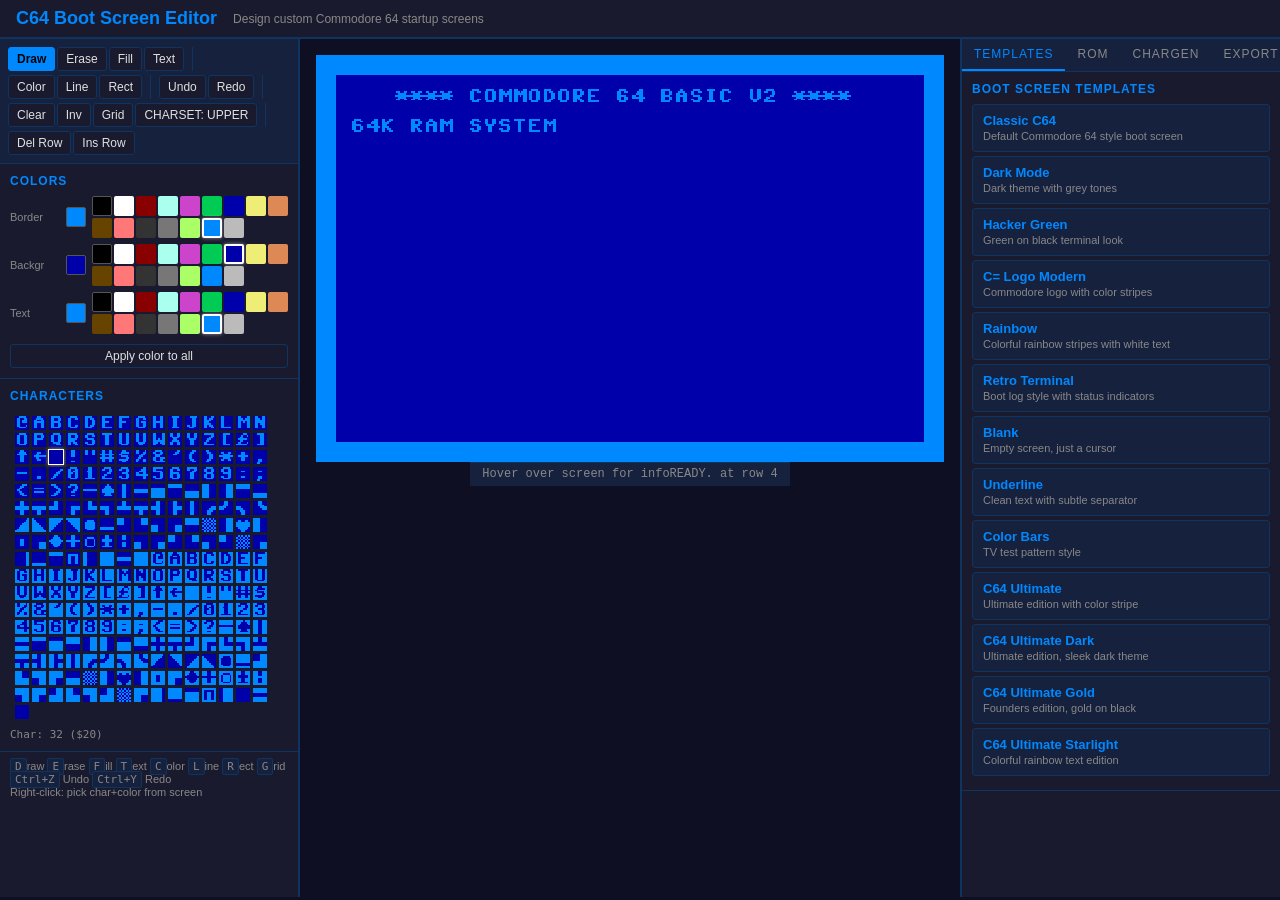
==== index.html @ a99e9029 "Fix all QA issues (QA-001 through QA-018)" ====
<!DOCTYPE html>
<html lang="en">
<head>
    <meta charset="utf-8">
    <meta name="viewport" content="width=device-width, initial-scale=1">
    <title>C64 Boot Screen Editor</title>
    <link rel="stylesheet" href="css/styles.css">
</head>
<body>

<!-- Header -->
<header class="app-header">
    <h1>C64 Boot Screen Editor</h1>
    <span class="subtitle">Design custom Commodore 64 startup screens</span>
</header>

<!-- Main Layout -->
<div class="app-layout">

    <!-- Left Panel: Tools & Characters -->
    <div class="left-panel">

        <!-- Toolbar -->
        <div class="toolbar">
            <div class="toolbar-group">
                <button class="tool-btn active" id="tool-draw" title="Draw (D)">Draw</button>
                <button class="tool-btn" id="tool-erase" title="Erase (E)">Erase</button>
                <button class="tool-btn" id="tool-fill" title="Fill (F)">Fill</button>
                <button class="tool-btn" id="tool-text" title="Text (T)">Text</button>
            </div>
            <div class="toolbar-group">
                <button class="tool-btn" id="tool-colorpaint" title="Color Paint (C)">Color</button>
                <button class="tool-btn" id="tool-line" title="Line (L)">Line</button>
                <button class="tool-btn" id="tool-rect" title="Rectangle (R)">Rect</button>
            </div>
            <div class="toolbar-group">
                <button class="action-btn" id="btn-undo" title="Undo (Ctrl+Z)">Undo</button>
                <button class="action-btn" id="btn-redo" title="Redo (Ctrl+Y)">Redo</button>
            </div>
            <div class="toolbar-group">
                <button class="action-btn" id="btn-clear" title="Clear Screen">Clear</button>
                <button class="action-btn" id="btn-invert" title="Invert Screen">Inv</button>
                <button class="action-btn" id="btn-grid" title="Toggle Grid (G)">Grid</button>
                <button class="action-btn" id="btn-charset">CHARSET: UPPER</button>
            </div>
            <div class="toolbar-group">
                <button class="action-btn" id="btn-del-row" title="Delete row at cursor">Del Row</button>
                <button class="action-btn" id="btn-ins-row" title="Insert row at cursor">Ins Row</button>
            </div>
        </div>

        <!-- Color Section -->
        <div class="panel-section">
            <h3>Colors</h3>
            <div class="color-row">
                <label>Border</label>
                <div class="color-indicator" id="border-current"></div>
                <div class="color-palette" id="border-colors"></div>
            </div>
            <div class="color-row">
                <label>Backgr</label>
                <div class="color-indicator" id="bg-current"></div>
                <div class="color-palette" id="bg-colors"></div>
            </div>
            <div class="color-row">
                <label>Text</label>
                <div class="color-indicator" id="text-current"></div>
                <div class="color-palette" id="text-colors"></div>
            </div>
            <button class="action-btn" id="btn-apply-color" title="Apply text color to all characters on screen" style="margin-top:4px;width:100%">Apply color to all</button>
        </div>

        <!-- Character Picker -->
        <div class="panel-section">
            <h3>Characters</h3>
            <div class="char-picker-container">
                <div id="char-picker"></div>
            </div>
            <div id="char-info">Char: 32 ($20)</div>
        </div>

        <!-- Keyboard Shortcuts -->
        <div class="shortcuts-help">
            <kbd>D</kbd>raw <kbd>E</kbd>rase <kbd>F</kbd>ill <kbd>T</kbd>ext
            <kbd>C</kbd>olor <kbd>L</kbd>ine <kbd>R</kbd>ect <kbd>G</kbd>rid
            <br>
            <kbd>Ctrl+Z</kbd> Undo <kbd>Ctrl+Y</kbd> Redo
            <br>
            Right-click: pick char+color from screen
        </div>
    </div>

    <!-- Center Panel: Canvas -->
    <div class="center-panel">
        <canvas id="c64-canvas"></canvas>
        <div class="status-bar" style="display:flex;justify-content:space-between">
            <span id="status-bar">Hover over screen for info</span>
            <span id="cursor-pos">READY. at row 0</span>
        </div>
    </div>

    <!-- Right Panel: Tabs -->
    <div class="right-panel">
        <div class="tab-bar">
            <button class="tab-btn active" data-tab="templates">Templates</button>
            <button class="tab-btn" data-tab="rom">ROM</button>
            <button class="tab-btn" data-tab="chargen">Chargen</button>
            <button class="tab-btn" data-tab="export">Export</button>
        </div>

        <!-- Tab: Templates -->
        <div class="tab-panel active" id="tab-templates">
            <div class="panel-section">
                <h3>Boot Screen Templates</h3>
                <div id="template-list"></div>
            </div>
        </div>

        <!-- Tab: ROM -->
        <div class="tab-panel" id="tab-rom">
            <div class="panel-section">
                <h3>KERNAL ROM</h3>
                <div class="file-row">
                    <label>Upload KERNAL ROM (8KB .bin/.rom)</label>
                    <input type="file" id="rom-upload" accept=".bin,.rom">
                </div>
                <div class="file-info" id="rom-info">No ROM loaded</div>
            </div>

            <div id="rom-loaded">
                <div class="panel-section">
                    <h3>Simple Mode (Text Only)</h3>
                    <div class="file-row">
                        <label>Line 1 (max 35 chars, centered)</label>
                        <input type="text" id="rom-line1" maxlength="35" placeholder="**** COMMODORE 64 BASIC V2 ****">
                    </div>
                    <div class="file-row">
                        <label>Line 2 (max 16 chars)</label>
                        <input type="text" id="rom-line2" maxlength="16" placeholder="64K RAM SYSTEM">
                    </div>
                    <div class="btn-group">
                        <button class="btn-primary" id="btn-download-simple">Download Simple Patch</button>
                    </div>
                    <div style="margin-top:6px;font-size:11px;color:var(--c64-text-dim)">
                        Changes text + colors only. Uses current border/bg/text colors.
                    </div>
                </div>

                <div class="panel-section">
                    <h3>Extended Mode (Full Screen)</h3>
                    <p style="font-size:11px;color:var(--c64-text-dim);margin-bottom:8px">
                        Injects custom boot screen from the editor into the KERNAL ROM.
                        Overwrites RS-232 routines (safe for most users).
                        BASIC's "READY." is positioned automatically below your design.
                    </p>
                    <div class="file-info" id="cursor-info">Cursor: auto-detected</div>
                    <div class="btn-group">
                        <button class="btn-primary" id="btn-download-extended">Download Extended Patch</button>
                    </div>
                </div>
            </div>
        </div>

        <!-- Tab: Chargen -->
        <div class="tab-panel" id="tab-chargen">
            <div class="panel-section">
                <h3>Font Library</h3>
                <p style="font-size:11px;color:var(--c64-text-dim);margin-bottom:8px">
                    Select a character ROM to use. Click to preview, changes apply instantly.
                </p>
                <div id="font-library"></div>
            </div>

            <div class="panel-section">
                <h3>Custom Character ROM</h3>
                <div class="file-row">
                    <label>Upload Chargen ROM (4KB, optional)</label>
                    <input type="file" id="chargen-upload" accept=".bin,.rom">
                </div>
                <div class="file-info" id="chargen-info">Using built-in character set</div>
            </div>

            <div class="panel-section">
                <h3>Edit Character</h3>
                <p style="font-size:11px;color:var(--c64-text-dim);margin-bottom:8px">
                    Click pixels to toggle. Right-click to erase.
                    Double-click a character in the picker to edit it here.
                </p>
                <div style="display:flex;gap:12px;align-items:start">
                    <canvas id="chargen-canvas"></canvas>
                    <div>
                        <canvas id="chargen-preview"></canvas>
                        <div class="chargen-actions">
                            <button id="chargen-shift-up" title="Shift Up">Up</button>
                            <button id="chargen-shift-down" title="Shift Down">Down</button>
                            <button id="chargen-shift-left" title="Shift Left">Left</button>
                            <button id="chargen-shift-right" title="Shift Right">Right</button>
                        </div>
                        <div class="chargen-actions">
                            <button id="chargen-mirror-h" title="Mirror Horizontal">MirH</button>
                            <button id="chargen-mirror-v" title="Mirror Vertical">MirV</button>
                            <button id="chargen-invert" title="Invert">Inv</button>
                            <button id="chargen-clear" title="Clear">Clr</button>
                        </div>
                    </div>
                </div>
            </div>

            <div class="panel-section">
                <div class="btn-group">
                    <button class="btn-secondary" id="btn-download-chargen">Download Chargen ROM</button>
                </div>
            </div>
        </div>

        <!-- Tab: Export -->
        <div class="tab-panel" id="tab-export">
            <div class="panel-section">
                <h3>Export Screen Design</h3>
                <div class="btn-group">
                    <button class="btn-secondary" id="btn-export-json">Export as JSON</button>
                    <button class="btn-secondary" id="btn-import-json">Import JSON</button>
                    <input type="file" id="json-upload" class="hidden" accept=".json">
                </div>
                <p style="font-size:11px;color:var(--c64-text-dim);margin-top:8px">
                    Save/load screen designs for sharing or later editing.
                </p>
            </div>

            <div class="panel-section">
                <h3>Export as .PRG</h3>
                <div class="btn-group">
                    <button class="btn-primary" id="btn-download-prg">Download .PRG</button>
                </div>
                <p style="font-size:11px;color:var(--c64-text-dim);margin-top:8px">
                    Creates a C64 executable (.prg) that displays your boot screen.
                    Load in VICE or transfer to real hardware. Press any key to exit.
                </p>
            </div>
        </div>
    </div>
</div>

<!-- Scripts (order matters) -->
<script src="js/c64-data.js"></script>
<script src="js/screen-editor.js"></script>
<script src="js/rom-patcher.js"></script>
<script src="js/chargen-editor.js"></script>
<script src="js/templates.js"></script>
<script src="js/app.js"></script>

</body>
</html>
---- css/styles.css ----
/* C64 Boot Screen Editor - Styles */

:root {
    --c64-blue: #0000AA;
    --c64-light-blue: #0088FF;
    --c64-dark: #1a1a2e;
    --c64-darker: #0f0f23;
    --c64-panel: #16213e;
    --c64-border: #0f3460;
    --c64-accent: #0088FF;
    --c64-text: #e0e0e0;
    --c64-text-dim: #888;
}

* {
    margin: 0;
    padding: 0;
    box-sizing: border-box;
}

body {
    background: var(--c64-darker);
    color: var(--c64-text);
    font-family: 'Segoe UI', 'Arial', sans-serif;
    font-size: 14px;
    overflow-x: hidden;
}

/* ── Header ──────────────────────────────────────────────────────── */

.app-header {
    background: var(--c64-dark);
    border-bottom: 2px solid var(--c64-border);
    padding: 8px 16px;
    display: flex;
    align-items: center;
    gap: 16px;
}

.app-header h1 {
    font-size: 18px;
    color: var(--c64-light-blue);
    white-space: nowrap;
}

.app-header .subtitle {
    color: var(--c64-text-dim);
    font-size: 12px;
}

/* ── Main Layout ─────────────────────────────────────────────────── */

.app-layout {
    display: flex;
    height: calc(100vh - 42px);
}

.left-panel {
    width: 300px;
    min-width: 260px;
    background: var(--c64-dark);
    border-right: 2px solid var(--c64-border);
    overflow-y: auto;
    display: flex;
    flex-direction: column;
}

.center-panel {
    flex: 1;
    display: flex;
    flex-direction: column;
    align-items: center;
    padding: 16px;
    overflow: auto;
    background: var(--c64-darker);
}

.right-panel {
    width: 320px;
    min-width: 280px;
    background: var(--c64-dark);
    border-left: 2px solid var(--c64-border);
    overflow-y: auto;
    display: flex;
    flex-direction: column;
}

/* ── Toolbar ─────────────────────────────────────────────────────── */

.toolbar {
    display: flex;
    flex-wrap: wrap;
    gap: 4px;
    padding: 8px;
    background: var(--c64-panel);
    border-bottom: 1px solid var(--c64-border);
}

.toolbar-group {
    display: flex;
    gap: 2px;
    padding-right: 8px;
    border-right: 1px solid var(--c64-border);
    margin-right: 4px;
}

.toolbar-group:last-child {
    border-right: none;
    margin-right: 0;
}

.tool-btn, .action-btn {
    background: var(--c64-dark);
    color: var(--c64-text);
    border: 1px solid var(--c64-border);
    padding: 4px 8px;
    cursor: pointer;
    font-size: 12px;
    border-radius: 3px;
    transition: all 0.15s;
    white-space: nowrap;
}

.tool-btn:hover, .action-btn:hover {
    background: var(--c64-border);
    border-color: var(--c64-accent);
}

.tool-btn.active {
    background: var(--c64-accent);
    color: #000;
    border-color: var(--c64-accent);
    font-weight: bold;
}

/* ── Canvas ──────────────────────────────────────────────────────── */

#c64-canvas {
    image-rendering: pixelated;
    image-rendering: crisp-edges;
    max-width: 100%;
    height: auto;
}

/* ── Status Bar ──────────────────────────────────────────────────── */

.status-bar {
    background: var(--c64-panel);
    border-top: 1px solid var(--c64-border);
    padding: 4px 12px;
    font-size: 12px;
    color: var(--c64-text-dim);
    font-family: 'Consolas', 'Courier New', monospace;
    min-height: 24px;
}

/* ── Panel Sections ──────────────────────────────────────────────── */

.panel-section {
    padding: 10px;
    border-bottom: 1px solid var(--c64-border);
}

.panel-section h3 {
    font-size: 12px;
    text-transform: uppercase;
    color: var(--c64-accent);
    margin-bottom: 8px;
    letter-spacing: 1px;
}

/* ── Color Palette ───────────────────────────────────────────────── */

.color-row {
    display: flex;
    align-items: center;
    margin-bottom: 6px;
    gap: 6px;
}

.color-row label {
    font-size: 11px;
    color: var(--c64-text-dim);
    width: 50px;
    flex-shrink: 0;
}

.color-palette {
    display: flex;
    flex-wrap: wrap;
    gap: 2px;
}

.color-swatch {
    width: 20px;
    height: 20px;
    cursor: pointer;
    border: 2px solid transparent;
    border-radius: 2px;
    transition: transform 0.1s;
}

.color-swatch:hover {
    transform: scale(1.2);
    z-index: 1;
}

.color-swatch.active {
    border-color: #fff;
    box-shadow: 0 0 4px rgba(255,255,255,0.5);
}

.color-indicator {
    width: 20px;
    height: 20px;
    border: 1px solid #555;
    border-radius: 2px;
    flex-shrink: 0;
}

/* ── Character Picker ────────────────────────────────────────────── */

.char-picker-container {
    max-height: 350px;
    overflow-y: auto;
}

#char-picker {
    display: flex;
    flex-wrap: wrap;
    gap: 1px;
    padding: 4px;
}

.char-cell {
    cursor: pointer;
    border: 1px solid transparent;
    image-rendering: pixelated;
    image-rendering: crisp-edges;
    width: 16px;
    height: 16px;
}

.char-cell:hover {
    border-color: var(--c64-accent);
}

.char-cell.active {
    border-color: #fff;
    box-shadow: 0 0 4px rgba(255,255,255,0.5);
}

#char-info {
    font-size: 11px;
    color: var(--c64-text-dim);
    font-family: 'Consolas', monospace;
    margin-top: 4px;
}

/* ── Font Library ────────────────────────────────────────────────── */

.font-btn {
    display: block;
    width: 100%;
    background: var(--c64-panel);
    color: var(--c64-text);
    border: 1px solid var(--c64-border);
    padding: 5px 8px;
    cursor: pointer;
    text-align: left;
    font-size: 12px;
    margin-bottom: 2px;
    border-radius: 3px;
    transition: all 0.15s;
}

.font-btn:hover {
    background: var(--c64-border);
    border-color: var(--c64-accent);
}

.font-btn.active {
    background: var(--c64-accent);
    color: #000;
    border-color: var(--c64-accent);
    font-weight: bold;
}

/* ── Tabs ────────────────────────────────────────────────────────── */

.tab-bar {
    display: flex;
    background: var(--c64-panel);
    border-bottom: 1px solid var(--c64-border);
}

.tab-btn {
    background: transparent;
    color: var(--c64-text-dim);
    border: none;
    border-bottom: 2px solid transparent;
    padding: 8px 12px;
    cursor: pointer;
    font-size: 12px;
    text-transform: uppercase;
    letter-spacing: 1px;
    transition: all 0.15s;
}

.tab-btn:hover {
    color: var(--c64-text);
    background: rgba(255,255,255,0.05);
}

.tab-btn.active {
    color: var(--c64-accent);
    border-bottom-color: var(--c64-accent);
}

.tab-panel {
    display: none;
    flex-direction: column;
    flex: 1;
    overflow-y: auto;
}

.tab-panel.active {
    display: flex;
}

/* ── Template List ───────────────────────────────────────────────── */

.template-btn {
    display: block;
    width: 100%;
    background: var(--c64-panel);
    color: var(--c64-text);
    border: 1px solid var(--c64-border);
    padding: 8px 10px;
    cursor: pointer;
    text-align: left;
    margin-bottom: 4px;
    border-radius: 3px;
    transition: all 0.15s;
}

.template-btn:hover {
    background: var(--c64-border);
    border-color: var(--c64-accent);
}

.template-btn strong {
    color: var(--c64-accent);
    font-size: 13px;
}

.template-btn small {
    color: var(--c64-text-dim);
    font-size: 11px;
}

/* ── Chargen Editor ──────────────────────────────────────────────── */

#chargen-canvas {
    image-rendering: pixelated;
    image-rendering: crisp-edges;
    border: 1px solid var(--c64-border);
    max-width: 100%;
}

#chargen-preview {
    image-rendering: pixelated;
    image-rendering: crisp-edges;
    border: 1px solid var(--c64-border);
}

.chargen-actions {
    display: flex;
    flex-wrap: wrap;
    gap: 4px;
    margin-top: 8px;
}

.chargen-actions button {
    background: var(--c64-dark);
    color: var(--c64-text);
    border: 1px solid var(--c64-border);
    padding: 4px 8px;
    cursor: pointer;
    font-size: 11px;
    border-radius: 3px;
}

.chargen-actions button:hover {
    background: var(--c64-border);
    border-color: var(--c64-accent);
}

/* ── File IO Section ─────────────────────────────────────────────── */

.file-section {
    padding: 10px;
}

.file-row {
    margin-bottom: 8px;
}

.file-row label {
    display: block;
    font-size: 11px;
    color: var(--c64-text-dim);
    margin-bottom: 4px;
}

.file-row input[type="file"] {
    font-size: 12px;
    color: var(--c64-text);
    width: 100%;
}

.file-row input[type="text"] {
    background: var(--c64-panel);
    color: var(--c64-text);
    border: 1px solid var(--c64-border);
    padding: 4px 8px;
    font-size: 12px;
    width: 100%;
    border-radius: 3px;
    font-family: 'Consolas', monospace;
}

.file-info {
    font-size: 11px;
    color: var(--c64-accent);
    margin-top: 4px;
}

.btn-group {
    display: flex;
    flex-wrap: wrap;
    gap: 4px;
    margin-top: 8px;
}

.btn-primary {
    background: var(--c64-accent);
    color: #000;
    border: none;
    padding: 6px 12px;
    cursor: pointer;
    font-size: 12px;
    font-weight: bold;
    border-radius: 3px;
    transition: all 0.15s;
}

.btn-primary:hover {
    background: #00a0ff;
}

.btn-secondary {
    background: var(--c64-panel);
    color: var(--c64-text);
    border: 1px solid var(--c64-border);
    padding: 6px 12px;
    cursor: pointer;
    font-size: 12px;
    border-radius: 3px;
}

.btn-secondary:hover {
    background: var(--c64-border);
}

#rom-loaded {
    display: none;
}

/* ── Hidden inputs ───────────────────────────────────────────────── */

input[type="file"].hidden {
    display: none;
}

/* ── Keyboard shortcuts help ─────────────────────────────────────── */

.shortcuts-help {
    font-size: 11px;
    color: var(--c64-text-dim);
    padding: 8px 10px;
}

.shortcuts-help kbd {
    background: var(--c64-panel);
    border: 1px solid var(--c64-border);
    padding: 1px 4px;
    border-radius: 2px;
    font-family: 'Consolas', monospace;
    font-size: 11px;
}

/* ── Scrollbar styling ───────────────────────────────────────────── */

::-webkit-scrollbar {
    width: 8px;
}

::-webkit-scrollbar-track {
    background: var(--c64-darker);
}

::-webkit-scrollbar-thumb {
    background: var(--c64-border);
    border-radius: 4px;
}

::-webkit-scrollbar-thumb:hover {
    background: var(--c64-accent);
}
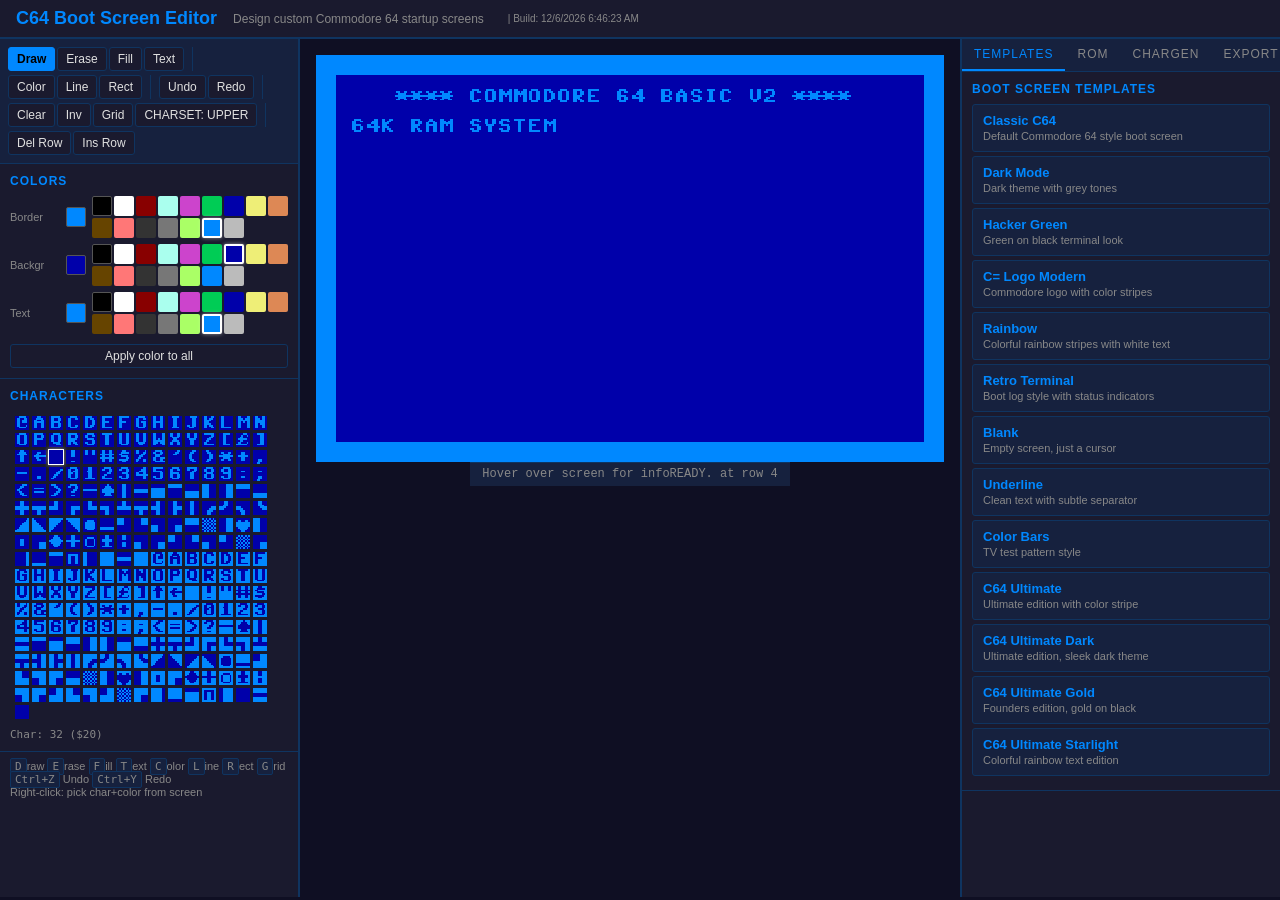
==== commit 4b86af10: "Add PRG/SEQ import, timestamps for KERNAL exports, color safety checks" ====
--- a/index.html
+++ b/index.html
@@ -3,6 +3,7 @@
 <head>
     <meta charset="utf-8">
     <meta name="viewport" content="width=device-width, initial-scale=1">
+    <meta http-equiv="Content-Security-Policy" content="default-src 'self'; script-src 'self' 'unsafe-inline'; style-src 'self' 'unsafe-inline'; img-src 'self' data:">
     <title>C64 Boot Screen Editor</title>
     <link rel="stylesheet" href="css/styles.css">
 </head>
@@ -12,6 +13,7 @@
 <header class="app-header">
     <h1>C64 Boot Screen Editor</h1>
     <span class="subtitle">Design custom Commodore 64 startup screens</span>
+    <span class="subtitle build-info" id="build-time"></span>
 </header>
 
 <!-- Main Layout -->
@@ -228,6 +230,22 @@
             </div>
 
             <div class="panel-section">
+                <h3>Import from External Tools</h3>
+                <p style="font-size:11px;color:var(--c64-text-dim);margin-bottom:8px">
+                    Import PETSCII screens from Kaleidoscope and other editors
+                </p>
+                <div class="btn-group">
+                    <button class="btn-secondary" id="btn-import-prg">Import .PRG</button>
+                    <button class="btn-secondary" id="btn-import-seq">Import .SEQ</button>
+                </div>
+                <input type="file" id="prg-upload" class="hidden" accept=".prg,.bin">
+                <input type="file" id="seq-upload" class="hidden" accept=".seq">
+                <p style="font-size:11px;color:var(--c64-text-dim);margin-top:8px">
+                    Supports Kaleidoscope exports, standard PRG/SEQ formats
+                </p>
+            </div>
+
+            <div class="panel-section">
                 <h3>Export as .PRG</h3>
                 <div class="btn-group">
                     <button class="btn-primary" id="btn-download-prg">Download .PRG</button>
--- a/css/styles.css
+++ b/css/styles.css
@@ -48,6 +48,12 @@
     font-size: 12px;
 }
 
+.app-header .build-info {
+    color: var(--c64-text-dim);
+    font-size: 10px;
+    margin-left: 8px;
+}
+
 /* ── Main Layout ─────────────────────────────────────────────────── */
 
 .app-layout {
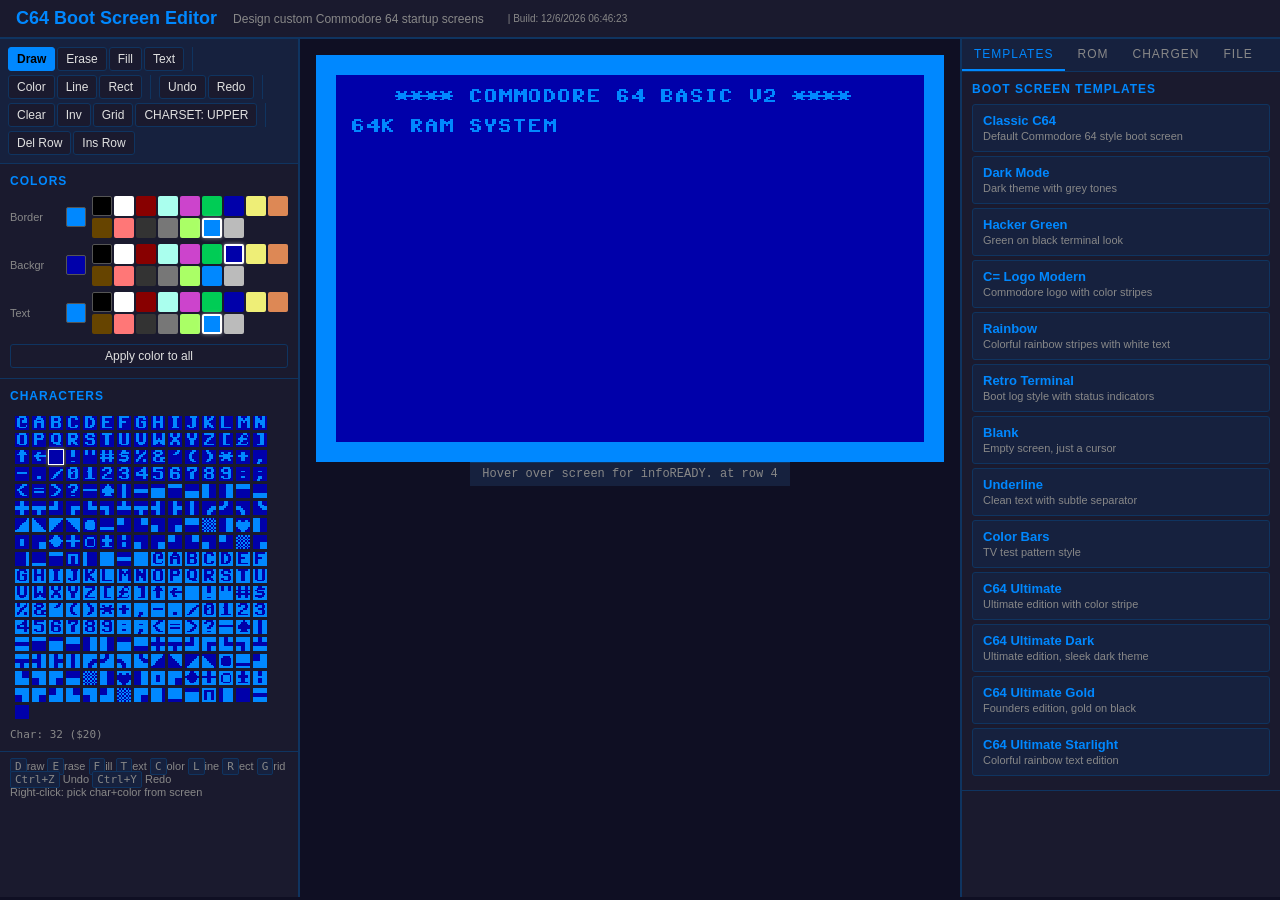
==== commit bfb00f7a: "Fix Docker cache-busting, naming, export filenames with timestamps, and file format documentation" ====
--- a/index.html
+++ b/index.html
@@ -3,9 +3,20 @@
 <head>
     <meta charset="utf-8">
     <meta name="viewport" content="width=device-width, initial-scale=1">
+    <meta name="cache-buster" content="true">
     <meta http-equiv="Content-Security-Policy" content="default-src 'self'; script-src 'self' 'unsafe-inline'; style-src 'self' 'unsafe-inline'; img-src 'self' data:">
+    <meta http-equiv="Cache-Control" content="no-cache, no-store, must-revalidate">
+    <meta http-equiv="Pragma" content="no-cache">
+    <meta http-equiv="Expires" content="0">
     <title>C64 Boot Screen Editor</title>
-    <link rel="stylesheet" href="css/styles.css">
+    <script>
+      // Dynamic cache buster - toggle with <meta name="cache-buster" content="true/false">
+      var useCacheBuster = (document.querySelector('meta[name="cache-buster"]')?.content || 'true') !== 'false';
+      var cacheBust = useCacheBuster ? Date.now() : '';
+      var cacheSuffix = cacheBust ? '?v=' + cacheBust : '';
+      document.write('<link rel="icon" href="favicon.ico' + cacheSuffix + '" type="image/x-icon">');
+      document.write('<link rel="stylesheet" href="css/styles.css' + cacheSuffix + '">');
+    </script>
 </head>
 <body>
 
@@ -107,7 +118,7 @@
             <button class="tab-btn active" data-tab="templates">Templates</button>
             <button class="tab-btn" data-tab="rom">ROM</button>
             <button class="tab-btn" data-tab="chargen">Chargen</button>
-            <button class="tab-btn" data-tab="export">Export</button>
+            <button class="tab-btn" data-tab="file">File</button>
         </div>
 
         <!-- Tab: Templates -->
@@ -215,8 +226,8 @@
             </div>
         </div>
 
-        <!-- Tab: Export -->
-        <div class="tab-panel" id="tab-export">
+        <!-- Tab: File -->
+        <div class="tab-panel" id="tab-file">
             <div class="panel-section">
                 <h3>Export Screen Design</h3>
                 <div class="btn-group">
@@ -241,18 +252,38 @@
                 <input type="file" id="prg-upload" class="hidden" accept=".prg,.bin">
                 <input type="file" id="seq-upload" class="hidden" accept=".seq">
                 <p style="font-size:11px;color:var(--c64-text-dim);margin-top:8px">
-                    Supports Kaleidoscope exports, standard PRG/SEQ formats
-                </p>
-            </div>
-
-            <div class="panel-section">
-                <h3>Export as .PRG</h3>
+                    Supports Kaleidoscope exports, standard PRG/SEQ formats.<br>
+                    <strong>Charset note:</strong> PRG files preserve uppercase/lowercase mode. 
+                    SEQ files import as uppercase by default — use the CHARSET toggle 
+                    (UPPER/LOWER button) if characters display incorrectly.
+                </p>
+            </div>
+
+            <div class="panel-section">
+                <h3>Export Boot Screen</h3>
                 <div class="btn-group">
                     <button class="btn-primary" id="btn-download-prg">Download .PRG</button>
+                    <button class="btn-primary" id="btn-download-seq">Download .SEQ</button>
                 </div>
                 <p style="font-size:11px;color:var(--c64-text-dim);margin-top:8px">
-                    Creates a C64 executable (.prg) that displays your boot screen.
+                    Creates a C64 executable (.prg) or raw screen dump (.seq) that displays your boot screen.
                     Load in VICE or transfer to real hardware. Press any key to exit.
+                </p>
+            </div>
+            <div class="panel-section">
+                <h3>About File Formats</h3>
+                <p style="font-size:11px;color:var(--c64-text-dim);margin-bottom:8px">
+                    <strong>PRG format:</strong> C64 executable. Stores screen + colors + border/background colors. 
+                    Loads directly in VICE. Larger file size due to BASIC stub and machine code.
+                </p>
+                <p style="font-size:11px;color:var(--c64-text-dim);margin-bottom:8px">
+                    <strong>SEQ format:</strong> Raw binary (2000 bytes: screen codes + color codes). 
+                    Compact, fast, ideal for direct use with C64 tools. Does NOT store border/background colors 
+                    (defaults to blue border, black background on import).
+                </p>
+                <p style="font-size:11px;color:var(--c64-text-dim);">
+                    <strong>JSON format:</strong> Human-readable text. Stores complete state including 
+                    border/background colors. Largest file size but easiest to edit and share.
                 </p>
             </div>
         </div>
@@ -260,12 +291,23 @@
 </div>
 
 <!-- Scripts (order matters) -->
-<script src="js/c64-data.js"></script>
-<script src="js/screen-editor.js"></script>
-<script src="js/rom-patcher.js"></script>
-<script src="js/chargen-editor.js"></script>
-<script src="js/templates.js"></script>
-<script src="js/app.js"></script>
+<script>
+  // Apply cache buster to script tags
+  var useCacheBuster = (document.querySelector('meta[name="cache-buster"]')?.content || 'true') !== 'false';
+  var cacheBust = useCacheBuster ? Date.now() : '';
+  var cacheSuffix = cacheBust ? '?v=' + cacheBust : '';
+  var scripts = [
+    'js/c64-data.js',
+    'js/screen-editor.js', 
+    'js/rom-patcher.js',
+    'js/chargen-editor.js',
+    'js/templates.js',
+    'js/app.js'
+  ];
+  scripts.forEach(function(src) {
+    document.write('<script src="' + src + cacheSuffix + '"><\/script>');
+  });
+</script>
 
 </body>
 </html>
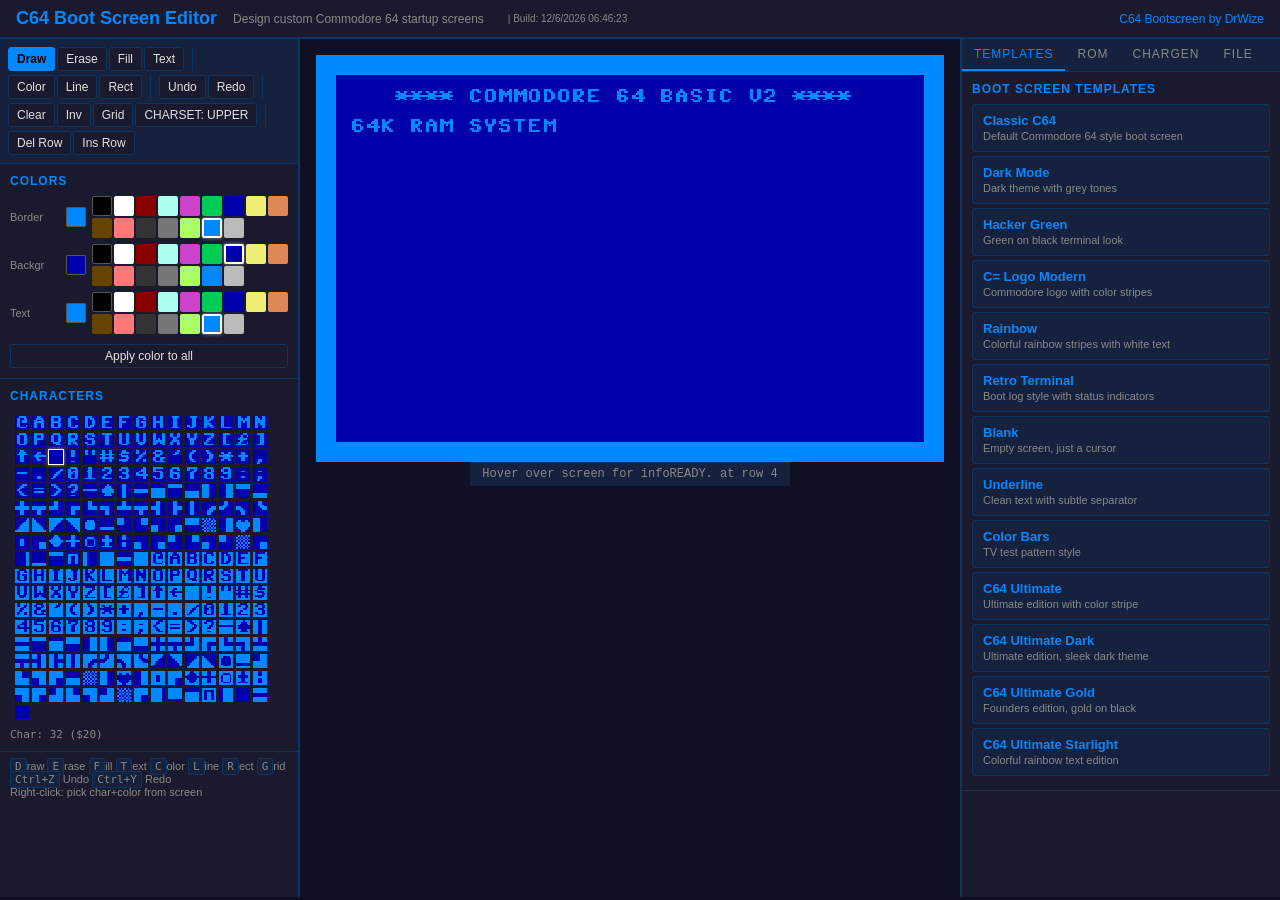
==== commit 5429bfdd: "Add GitHub link to the header" ====
--- a/index.html
+++ b/index.html
@@ -25,6 +25,10 @@
     <h1>C64 Boot Screen Editor</h1>
     <span class="subtitle">Design custom Commodore 64 startup screens</span>
     <span class="subtitle build-info" id="build-time"></span>
+    <a class="github-link"
+       href="https://github.com/DrWize/CustomC64StartScreen"
+       target="_blank"
+       rel="noopener noreferrer">C64 Bootscreen by DrWize</a>
 </header>
 
 <!-- Main Layout -->
--- a/css/styles.css
+++ b/css/styles.css
@@ -54,6 +54,20 @@
     margin-left: 8px;
 }
 
+.app-header .github-link {
+    margin-left: auto;
+    color: var(--c64-light-blue);
+    font-size: 12px;
+    text-decoration: none;
+    white-space: nowrap;
+}
+
+.app-header .github-link:hover,
+.app-header .github-link:focus-visible {
+    color: var(--c64-text);
+    text-decoration: underline;
+}
+
 /* ── Main Layout ─────────────────────────────────────────────────── */
 
 .app-layout {
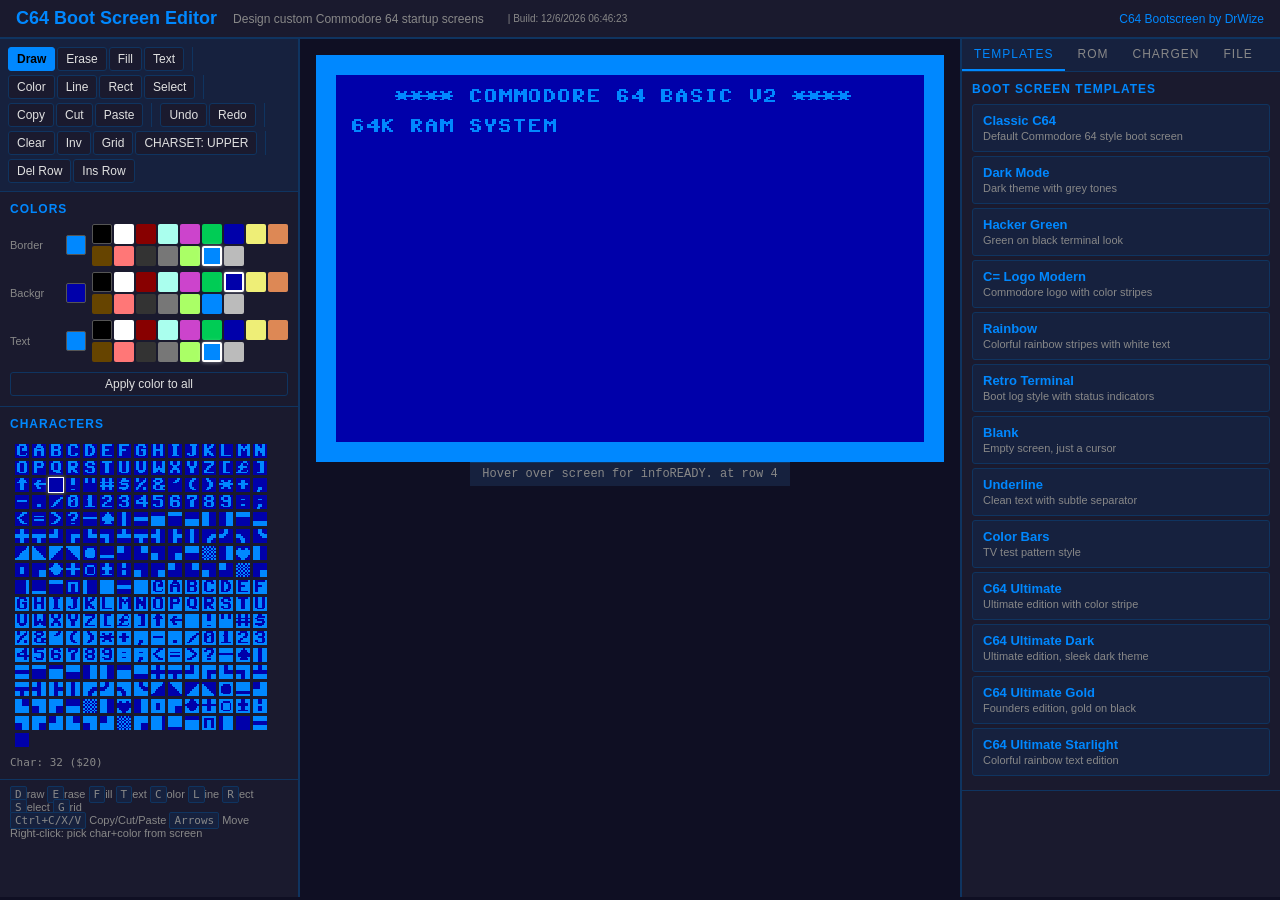
==== commit 10de0917: "Add selection editing and live preview" ====
--- a/index.html
+++ b/index.html
@@ -49,6 +49,12 @@
                 <button class="tool-btn" id="tool-colorpaint" title="Color Paint (C)">Color</button>
                 <button class="tool-btn" id="tool-line" title="Line (L)">Line</button>
                 <button class="tool-btn" id="tool-rect" title="Rectangle (R)">Rect</button>
+                <button class="tool-btn" id="tool-select" title="Select an area (S)">Select</button>
+            </div>
+            <div class="toolbar-group">
+                <button class="action-btn" id="btn-copy" title="Copy selection (Ctrl+C)">Copy</button>
+                <button class="action-btn" id="btn-cut" title="Cut selection (Ctrl+X)">Cut</button>
+                <button class="action-btn" id="btn-paste" title="Paste selection (Ctrl+V)">Paste</button>
             </div>
             <div class="toolbar-group">
                 <button class="action-btn" id="btn-undo" title="Undo (Ctrl+Z)">Undo</button>
@@ -99,9 +105,9 @@
         <!-- Keyboard Shortcuts -->
         <div class="shortcuts-help">
             <kbd>D</kbd>raw <kbd>E</kbd>rase <kbd>F</kbd>ill <kbd>T</kbd>ext
-            <kbd>C</kbd>olor <kbd>L</kbd>ine <kbd>R</kbd>ect <kbd>G</kbd>rid
+            <kbd>C</kbd>olor <kbd>L</kbd>ine <kbd>R</kbd>ect <kbd>S</kbd>elect <kbd>G</kbd>rid
             <br>
-            <kbd>Ctrl+Z</kbd> Undo <kbd>Ctrl+Y</kbd> Redo
+            <kbd>Ctrl+C/X/V</kbd> Copy/Cut/Paste <kbd>Arrows</kbd> Move
             <br>
             Right-click: pick char+color from screen
         </div>
@@ -266,6 +272,7 @@
             <div class="panel-section">
                 <h3>Export Boot Screen</h3>
                 <div class="btn-group">
+                    <button class="btn-primary" id="btn-preview-screen">Live Preview</button>
                     <button class="btn-primary" id="btn-download-prg">Download .PRG</button>
                     <button class="btn-primary" id="btn-download-seq">Download .SEQ</button>
                 </div>
@@ -293,6 +300,18 @@
         </div>
     </div>
 </div>
+
+<dialog id="preview-dialog" class="preview-dialog">
+    <div class="preview-header">
+        <strong>C64 Live Preview</strong>
+        <button class="action-btn" id="btn-close-preview">Close</button>
+    </div>
+    <div class="crt-preview">
+        <canvas id="preview-canvas"></canvas>
+    </div>
+    <p>Exact screen data preview. Download the PRG below to run it in VICE or on a C64.</p>
+    <button class="btn-primary" id="btn-preview-prg">Download emulator-ready .PRG</button>
+</dialog>
 
 <!-- Scripts (order matters) -->
 <script>
--- a/css/styles.css
+++ b/css/styles.css
@@ -538,3 +538,29 @@
 ::-webkit-scrollbar-thumb:hover {
     background: var(--c64-accent);
 }
+/* Full-size output preview with a subtle CRT treatment. */
+.preview-dialog {
+    max-width: min(94vw, 1100px);
+    border: 2px solid var(--c64-border, #867ade);
+    background: #171421;
+    color: #ddd;
+    padding: 16px;
+}
+.preview-dialog::backdrop { background: rgba(0, 0, 0, .78); }
+.preview-header { display: flex; align-items: center; justify-content: space-between; margin-bottom: 12px; }
+.crt-preview {
+    position: relative;
+    overflow: hidden;
+    background: #111;
+    border: 18px solid #29262d;
+    border-radius: 18px;
+    box-shadow: inset 0 0 28px #000, 0 10px 35px #000;
+}
+.crt-preview::after {
+    content: "";
+    pointer-events: none;
+    position: absolute;
+    inset: 0;
+    background: repeating-linear-gradient(0deg, rgba(0,0,0,.12) 0 2px, transparent 2px 4px);
+}
+#preview-canvas { display: block; width: 100%; height: auto; image-rendering: pixelated; }
